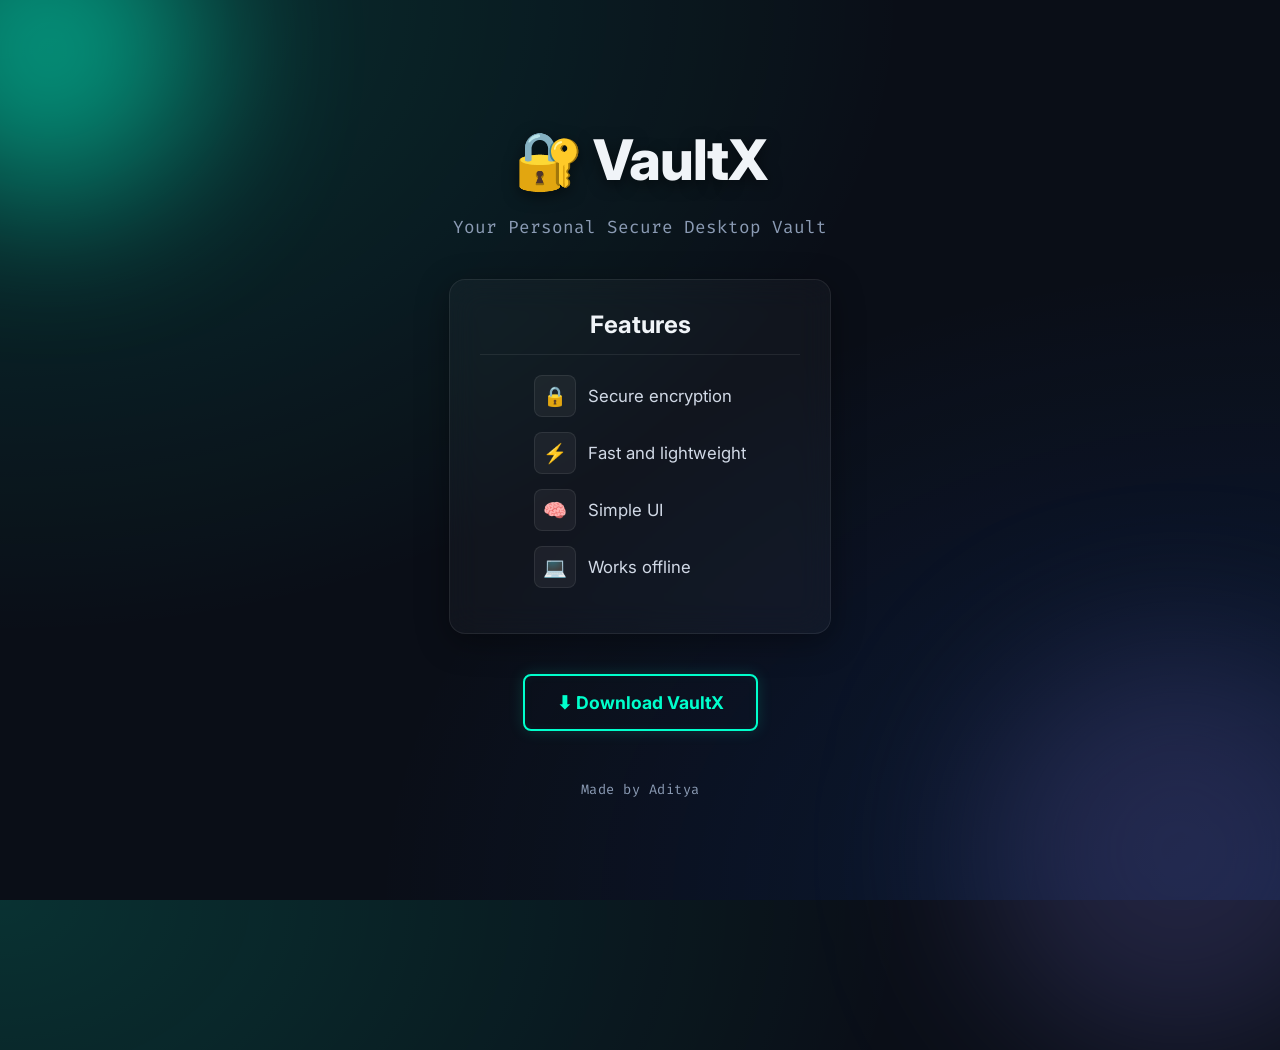
==== Website/index.html @ 43d6f5f7 "Added website for VaultX download" ====
<!DOCTYPE html>
<html lang="en">
<head>
    <meta charset="UTF-8">
    <meta name="viewport" content="width=device-width, initial-scale=1.0">
    <title>VaultX - Secure Desktop Vault</title>
    <link rel="stylesheet" href="style.css">
    <link href="https://fonts.googleapis.com/css2?family=Fira+Code:wght@400;700&family=Inter:wght@400;600;800&display=swap" rel="stylesheet">
</head>
<body>

    <div class="bg-shape shape1"></div>
    <div class="bg-shape shape2"></div>

    <div class="container">
        <h1><span class="title-icon">🔐</span> VaultX</h1>
        <p class="tagline">Your Personal Secure Desktop Vault</p>

        <div class="card glass">
            <h2>Features</h2>
            <ul>
                <li><span class="icon">🔒</span> Secure encryption</li>
                <li><span class="icon">⚡</span> Fast and lightweight</li>
                <li><span class="icon">🧠</span> Simple UI</li>
                <li><span class="icon">💻</span> Works offline</li>
            </ul>
        </div>

        <a class="download-btn glow-effect" 
           href="https://github.com/AS24xADITYA/vaultx/releases">
           ⬇ Download VaultX
        </a>

        <p class="footer">Made by Aditya</p>
    </div>

</body>
</html>
---- Website/style.css ----
:root {
    /* Brand Colors */
    --primary: #00ffcc;
    --bg-color: #0a0e17;
    --card-bg: rgba(255, 255, 255, 0.03);
    --card-border: rgba(255, 255, 255, 0.08);
    --text-main: #f0f4f8;
    --text-muted: #8b9bb4;
}

body {
    margin: 0;
    font-family: 'Inter', sans-serif;
    background-color: var(--bg-color);
    /* Subtle radial grid vibe */
    background-image: 
        radial-gradient(at 0% 0%, rgba(0, 255, 204, 0.15) 0px, transparent 50%),
        radial-gradient(at 100% 100%, rgba(20, 100, 255, 0.15) 0px, transparent 50%);
    color: var(--text-main);
    text-align: center;
    min-height: 100vh;
    
    /* Scroll fix: Allow vertical scrolling, hide horizontal spillage */
    overflow-x: hidden;
    overflow-y: auto;
    
    display: flex;
    flex-direction: column;
    align-items: center;
    justify-content: center;
    padding: 50px 0; /* Breathing room for scrolling */
    box-sizing: border-box;
    position: relative;
}

/* Abstract Background Shapes for depth */
.bg-shape {
    position: absolute;
    filter: blur(80px);
    z-index: -1;
    border-radius: 50%;
    opacity: 0.5;
    animation: float 10s infinite ease-in-out alternate;
}

.shape1 {
    width: 300px;
    height: 300px;
    background: #00ffcc;
    top: -100px;
    left: -100px;
}

.shape2 {
    width: 400px;
    height: 400px;
    background: #3a3a6a;
    bottom: -150px;
    right: -100px;
    animation-delay: -5s;
}

@keyframes float {
    0% { transform: translateY(0) scale(1); }
    100% { transform: translateY(30px) scale(1.1); }
}

.container {
    z-index: 1;
    padding: 20px;
    max-width: 600px;
    width: 100%;
    display: flex;
    flex-direction: column;
    align-items: center;
}

h1 {
    font-size: 3.5rem;
    margin-bottom: 5px;
    font-weight: 800;
    letter-spacing: -1px;
    text-shadow: 0 4px 15px rgba(0,0,0,0.5);
}

.title-icon {
    display: inline-block;
    transition: transform 0.3s;
}

h1:hover .title-icon {
    transform: scale(1.1) rotate(-5deg);
}

.tagline {
    font-size: 1.1rem;
    margin-bottom: 40px;
    color: var(--text-muted);
    font-family: 'Fira Code', monospace;
}

/* Glassmorphism Card */
.card.glass {
    background: var(--card-bg);
    backdrop-filter: blur(16px);
    -webkit-backdrop-filter: blur(16px);
    padding: 30px;
    border-radius: 16px;
    width: 320px;
    margin: 0 auto 40px;
    border: 1px solid var(--card-border);
    box-shadow: 0 8px 32px 0 rgba(0, 0, 0, 0.37);
    transition: transform 0.3s ease, box-shadow 0.3s ease, border-color 0.3s ease;
}

.card.glass:hover {
    transform: translateY(-5px);
    box-shadow: 0 12px 40px 0 rgba(0, 255, 204, 0.1);
    border-color: rgba(0, 255, 204, 0.3);
}

h2 {
    margin-top: 0;
    font-size: 1.5rem;
    border-bottom: 1px solid var(--card-border);
    padding-bottom: 15px;
    margin-bottom: 20px;
    color: var(--text-main);
}

ul {
    list-style: none;
    padding: 0;
    text-align: left;
    margin: 0 auto;
    width: fit-content;
}

li {
    margin: 15px 0;
    font-size: 1.05rem;
    display: flex;
    align-items: center;
    gap: 12px;
    color: #d1d9e6;
    transition: color 0.2s;
}

li:hover {
    color: var(--primary);
}

.icon {
    font-size: 1.2rem;
    background: rgba(255, 255, 255, 0.05);
    padding: 8px;
    border-radius: 8px;
    border: 1px solid var(--card-border);
    display: inline-flex;
    align-items: center;
    justify-content: center;
}

/* Modern Glowing Button */
.download-btn.glow-effect {
    display: inline-block;
    padding: 16px 32px;
    background: transparent;
    color: var(--primary);
    text-decoration: none;
    border-radius: 8px;
    font-weight: 700;
    font-size: 1.1rem;
    border: 2px solid var(--primary);
    position: relative;
    transition: all 0.3s ease;
    box-shadow: 0 0 15px rgba(0, 255, 204, 0.15), inset 0 0 10px rgba(0, 255, 204, 0.05);
}

.download-btn.glow-effect:hover {
    background: var(--primary);
    color: #000;
    box-shadow: 0 0 25px rgba(0, 255, 204, 0.6), inset 0 0 15px rgba(0, 255, 204, 0.4);
    transform: scale(1.05);
}

.footer {
    margin-top: 50px;
    font-size: 0.85rem;
    color: var(--text-muted);
    font-family: 'Fira Code', monospace;
    letter-spacing: 0.5px;
}
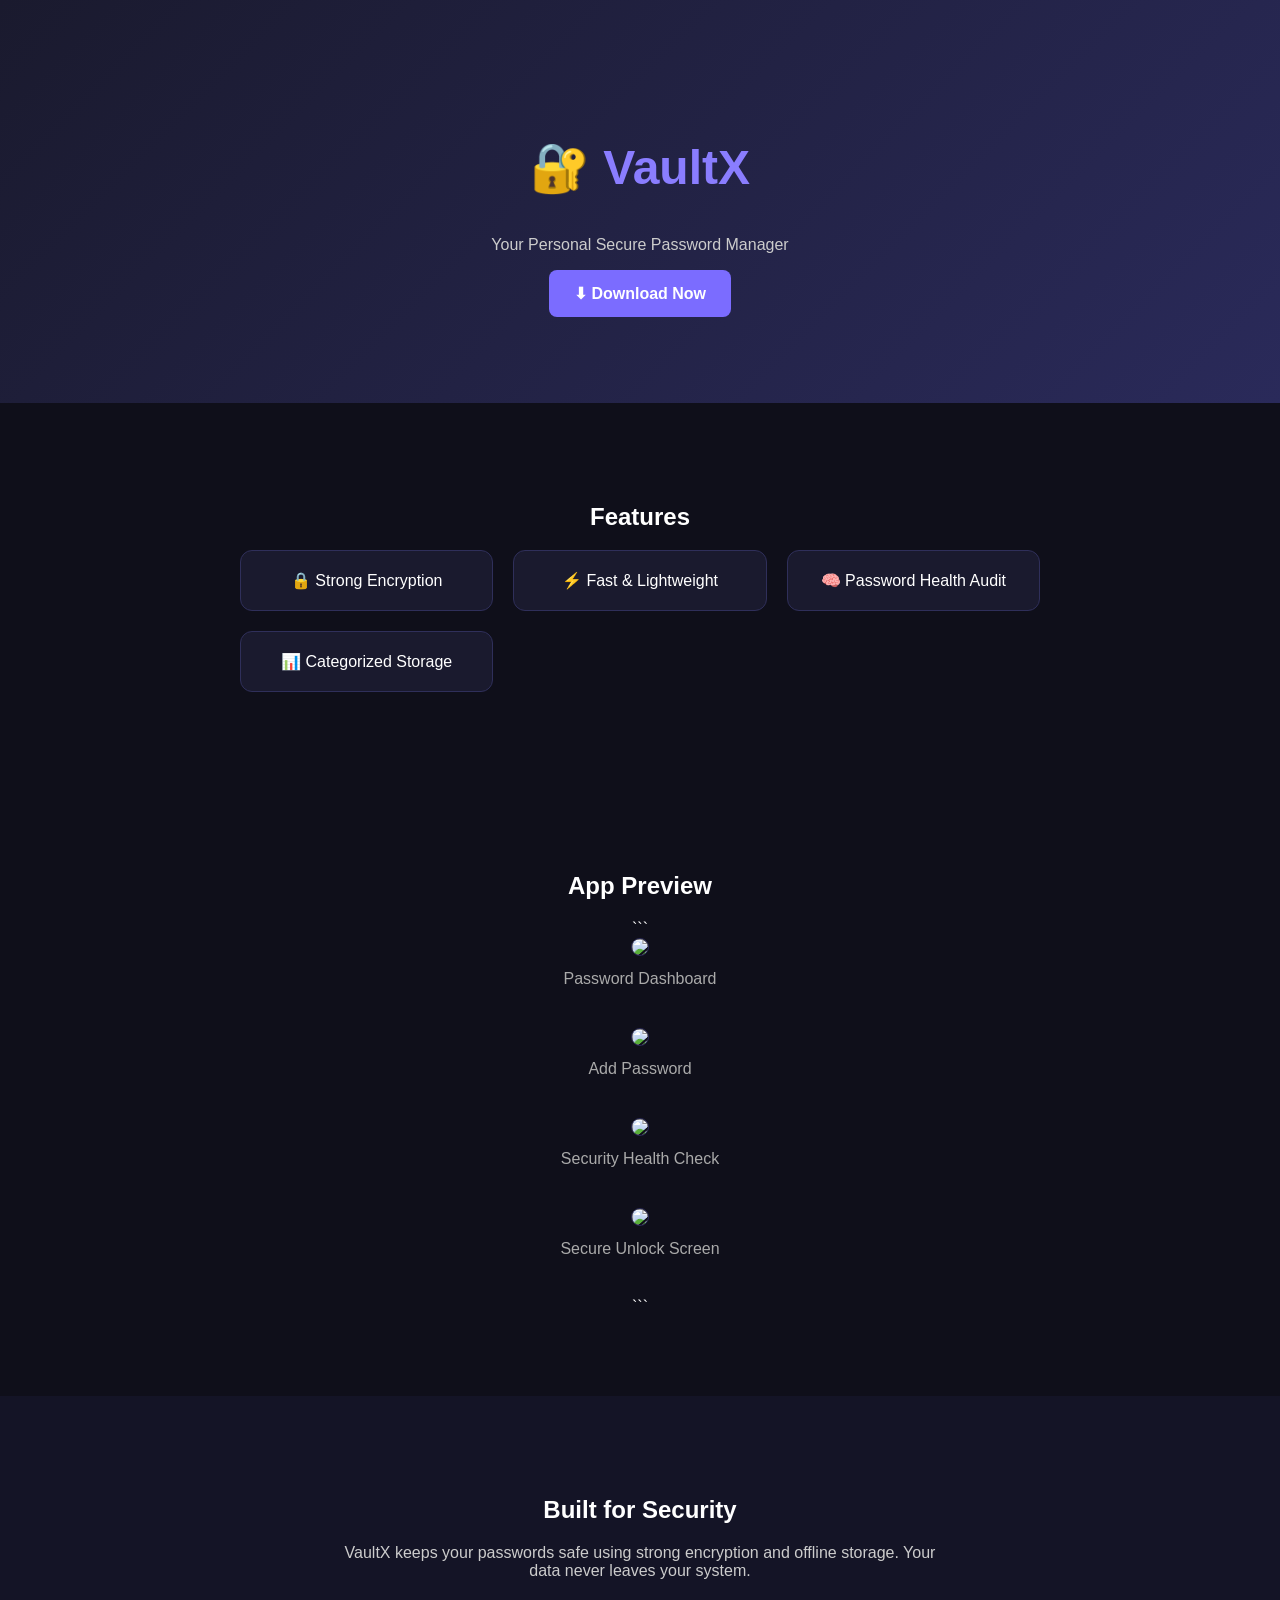
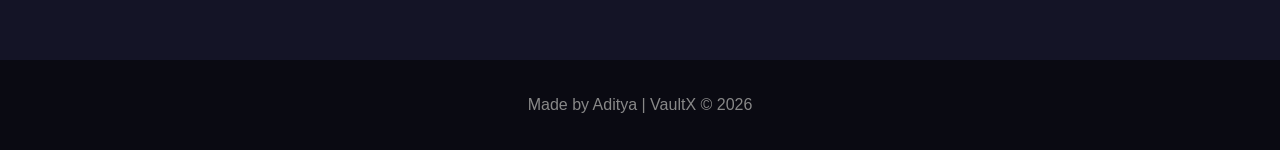
==== commit 9588a292: "Improved UI Landing Page" ====
--- a/Website/index.html
+++ b/Website/index.html
@@ -1,38 +1,79 @@
 <!DOCTYPE html>
+
 <html lang="en">
 <head>
-    <meta charset="UTF-8">
-    <meta name="viewport" content="width=device-width, initial-scale=1.0">
-    <title>VaultX - Secure Desktop Vault</title>
-    <link rel="stylesheet" href="style.css">
-    <link href="https://fonts.googleapis.com/css2?family=Fira+Code:wght@400;700&family=Inter:wght@400;600;800&display=swap" rel="stylesheet">
+<meta charset="UTF-8">
+<meta name="viewport" content="width=device-width, initial-scale=1.0">
+<title>VaultX - Secure Password Manager</title>
+<link rel="stylesheet" href="style.css">
 </head>
+
 <body>
 
-    <div class="bg-shape shape1"></div>
-    <div class="bg-shape shape2"></div>
+<!-- HERO -->
 
-    <div class="container">
-        <h1><span class="title-icon">🔐</span> VaultX</h1>
-        <p class="tagline">Your Personal Secure Desktop Vault</p>
+<section class="hero">
+    <h1>🔐 VaultX</h1>
+    <p>Your Personal Secure Password Manager</p>
+    <a href="https://github.com/AS24xADITYA/vaultx/releases" class="btn">⬇ Download Now</a>
+</section>
 
-        <div class="card glass">
-            <h2>Features</h2>
-            <ul>
-                <li><span class="icon">🔒</span> Secure encryption</li>
-                <li><span class="icon">⚡</span> Fast and lightweight</li>
-                <li><span class="icon">🧠</span> Simple UI</li>
-                <li><span class="icon">💻</span> Works offline</li>
-            </ul>
-        </div>
+<!-- FEATURES -->
 
-        <a class="download-btn glow-effect" 
-           href="https://github.com/AS24xADITYA/vaultx/releases">
-           ⬇ Download VaultX
-        </a>
+<section class="features">
+    <h2>Features</h2>
+    <div class="grid">
+        <div class="card">🔒 Strong Encryption</div>
+        <div class="card">⚡ Fast & Lightweight</div>
+        <div class="card">🧠 Password Health Audit</div>
+        <div class="card">📊 Categorized Storage</div>
+    </div>
+</section>
 
-        <p class="footer">Made by Aditya</p>
-    </div>
+<!-- SCREENSHOTS -->
+
+<section class="screens">
+    <h2>App Preview</h2>
+
+```
+<div class="screen">
+    <img src="images/dashboard.png">
+    <p>Password Dashboard</p>
+</div>
+
+<div class="screen">
+    <img src="images/add.png">
+    <p>Add Password</p>
+</div>
+
+<div class="screen">
+    <img src="images/health.png">
+    <p>Security Health Check</p>
+</div>
+
+<div class="screen">
+    <img src="images/unlock.png">
+    <p>Secure Unlock Screen</p>
+</div>
+```
+
+</section>
+
+<!-- SECURITY -->
+
+<section class="security">
+    <h2>Built for Security</h2>
+    <p>
+        VaultX keeps your passwords safe using strong encryption and offline storage.
+        Your data never leaves your system.
+    </p>
+</section>
+
+<!-- FOOTER -->
+
+<footer>
+    <p>Made by Aditya | VaultX © 2026</p>
+</footer>
 
 </body>
-</html>+</html>
--- a/Website/style.css
+++ b/Website/style.css
@@ -1,193 +1,100 @@
-:root {
-    /* Brand Colors */
-    --primary: #00ffcc;
-    --bg-color: #0a0e17;
-    --card-bg: rgba(255, 255, 255, 0.03);
-    --card-border: rgba(255, 255, 255, 0.08);
-    --text-main: #f0f4f8;
-    --text-muted: #8b9bb4;
+body {
+margin: 0;
+font-family: 'Segoe UI', sans-serif;
+background: #0f0f1a;
+color: #fff;
 }
 
-body {
-    margin: 0;
-    font-family: 'Inter', sans-serif;
-    background-color: var(--bg-color);
-    /* Subtle radial grid vibe */
-    background-image: 
-        radial-gradient(at 0% 0%, rgba(0, 255, 204, 0.15) 0px, transparent 50%),
-        radial-gradient(at 100% 100%, rgba(20, 100, 255, 0.15) 0px, transparent 50%);
-    color: var(--text-main);
-    text-align: center;
-    min-height: 100vh;
-    
-    /* Scroll fix: Allow vertical scrolling, hide horizontal spillage */
-    overflow-x: hidden;
-    overflow-y: auto;
-    
-    display: flex;
-    flex-direction: column;
-    align-items: center;
-    justify-content: center;
-    padding: 50px 0; /* Breathing room for scrolling */
-    box-sizing: border-box;
-    position: relative;
+/* HERO */
+.hero {
+text-align: center;
+padding: 100px 20px;
+background: linear-gradient(135deg, #1a1a2e, #2a2a5a);
 }
 
-/* Abstract Background Shapes for depth */
-.bg-shape {
-    position: absolute;
-    filter: blur(80px);
-    z-index: -1;
-    border-radius: 50%;
-    opacity: 0.5;
-    animation: float 10s infinite ease-in-out alternate;
+.hero h1 {
+font-size: 3rem;
+color: #8a7dff;
 }
 
-.shape1 {
-    width: 300px;
-    height: 300px;
-    background: #00ffcc;
-    top: -100px;
-    left: -100px;
+.hero p {
+color: #ccc;
+margin: 10px 0 30px;
 }
 
-.shape2 {
-    width: 400px;
-    height: 400px;
-    background: #3a3a6a;
-    bottom: -150px;
-    right: -100px;
-    animation-delay: -5s;
+.btn {
+background: #7b6cff;
+padding: 15px 25px;
+border-radius: 8px;
+text-decoration: none;
+color: white;
+font-weight: bold;
 }
 
-@keyframes float {
-    0% { transform: translateY(0) scale(1); }
-    100% { transform: translateY(30px) scale(1.1); }
+.btn:hover {
+background: #5f52d9;
 }
 
-.container {
-    z-index: 1;
-    padding: 20px;
-    max-width: 600px;
-    width: 100%;
-    display: flex;
-    flex-direction: column;
-    align-items: center;
+/* FEATURES */
+.features {
+padding: 80px 20px;
+text-align: center;
 }
 
-h1 {
-    font-size: 3.5rem;
-    margin-bottom: 5px;
-    font-weight: 800;
-    letter-spacing: -1px;
-    text-shadow: 0 4px 15px rgba(0,0,0,0.5);
+.grid {
+display: grid;
+grid-template-columns: repeat(auto-fit, minmax(200px, 1fr));
+gap: 20px;
+max-width: 800px;
+margin: auto;
 }
 
-.title-icon {
-    display: inline-block;
-    transition: transform 0.3s;
+.card {
+background: #1a1a2e;
+padding: 20px;
+border-radius: 12px;
+border: 1px solid #2f2f5a;
 }
 
-h1:hover .title-icon {
-    transform: scale(1.1) rotate(-5deg);
+/* SCREENSHOTS */
+.screens {
+padding: 80px 20px;
+text-align: center;
 }
 
-.tagline {
-    font-size: 1.1rem;
-    margin-bottom: 40px;
-    color: var(--text-muted);
-    font-family: 'Fira Code', monospace;
+.screen {
+margin-bottom: 40px;
 }
 
-/* Glassmorphism Card */
-.card.glass {
-    background: var(--card-bg);
-    backdrop-filter: blur(16px);
-    -webkit-backdrop-filter: blur(16px);
-    padding: 30px;
-    border-radius: 16px;
-    width: 320px;
-    margin: 0 auto 40px;
-    border: 1px solid var(--card-border);
-    box-shadow: 0 8px 32px 0 rgba(0, 0, 0, 0.37);
-    transition: transform 0.3s ease, box-shadow 0.3s ease, border-color 0.3s ease;
+.screen img {
+width: 80%;
+max-width: 700px;
+border-radius: 12px;
+border: 1px solid #2a2a5a;
 }
 
-.card.glass:hover {
-    transform: translateY(-5px);
-    box-shadow: 0 12px 40px 0 rgba(0, 255, 204, 0.1);
-    border-color: rgba(0, 255, 204, 0.3);
+.screen p {
+margin-top: 10px;
+color: #aaa;
 }
 
-h2 {
-    margin-top: 0;
-    font-size: 1.5rem;
-    border-bottom: 1px solid var(--card-border);
-    padding-bottom: 15px;
-    margin-bottom: 20px;
-    color: var(--text-main);
+/* SECURITY */
+.security {
+padding: 80px 20px;
+text-align: center;
+background: #141426;
 }
 
-ul {
-    list-style: none;
-    padding: 0;
-    text-align: left;
-    margin: 0 auto;
-    width: fit-content;
+.security p {
+max-width: 600px;
+margin: auto;
+color: #ccc;
 }
 
-li {
-    margin: 15px 0;
-    font-size: 1.05rem;
-    display: flex;
-    align-items: center;
-    gap: 12px;
-    color: #d1d9e6;
-    transition: color 0.2s;
+/* FOOTER */
+footer {
+text-align: center;
+padding: 20px;
+background: #0a0a12;
+color: #888;
 }
-
-li:hover {
-    color: var(--primary);
-}
-
-.icon {
-    font-size: 1.2rem;
-    background: rgba(255, 255, 255, 0.05);
-    padding: 8px;
-    border-radius: 8px;
-    border: 1px solid var(--card-border);
-    display: inline-flex;
-    align-items: center;
-    justify-content: center;
-}
-
-/* Modern Glowing Button */
-.download-btn.glow-effect {
-    display: inline-block;
-    padding: 16px 32px;
-    background: transparent;
-    color: var(--primary);
-    text-decoration: none;
-    border-radius: 8px;
-    font-weight: 700;
-    font-size: 1.1rem;
-    border: 2px solid var(--primary);
-    position: relative;
-    transition: all 0.3s ease;
-    box-shadow: 0 0 15px rgba(0, 255, 204, 0.15), inset 0 0 10px rgba(0, 255, 204, 0.05);
-}
-
-.download-btn.glow-effect:hover {
-    background: var(--primary);
-    color: #000;
-    box-shadow: 0 0 25px rgba(0, 255, 204, 0.6), inset 0 0 15px rgba(0, 255, 204, 0.4);
-    transform: scale(1.05);
-}
-
-.footer {
-    margin-top: 50px;
-    font-size: 0.85rem;
-    color: var(--text-muted);
-    font-family: 'Fira Code', monospace;
-    letter-spacing: 0.5px;
-}
